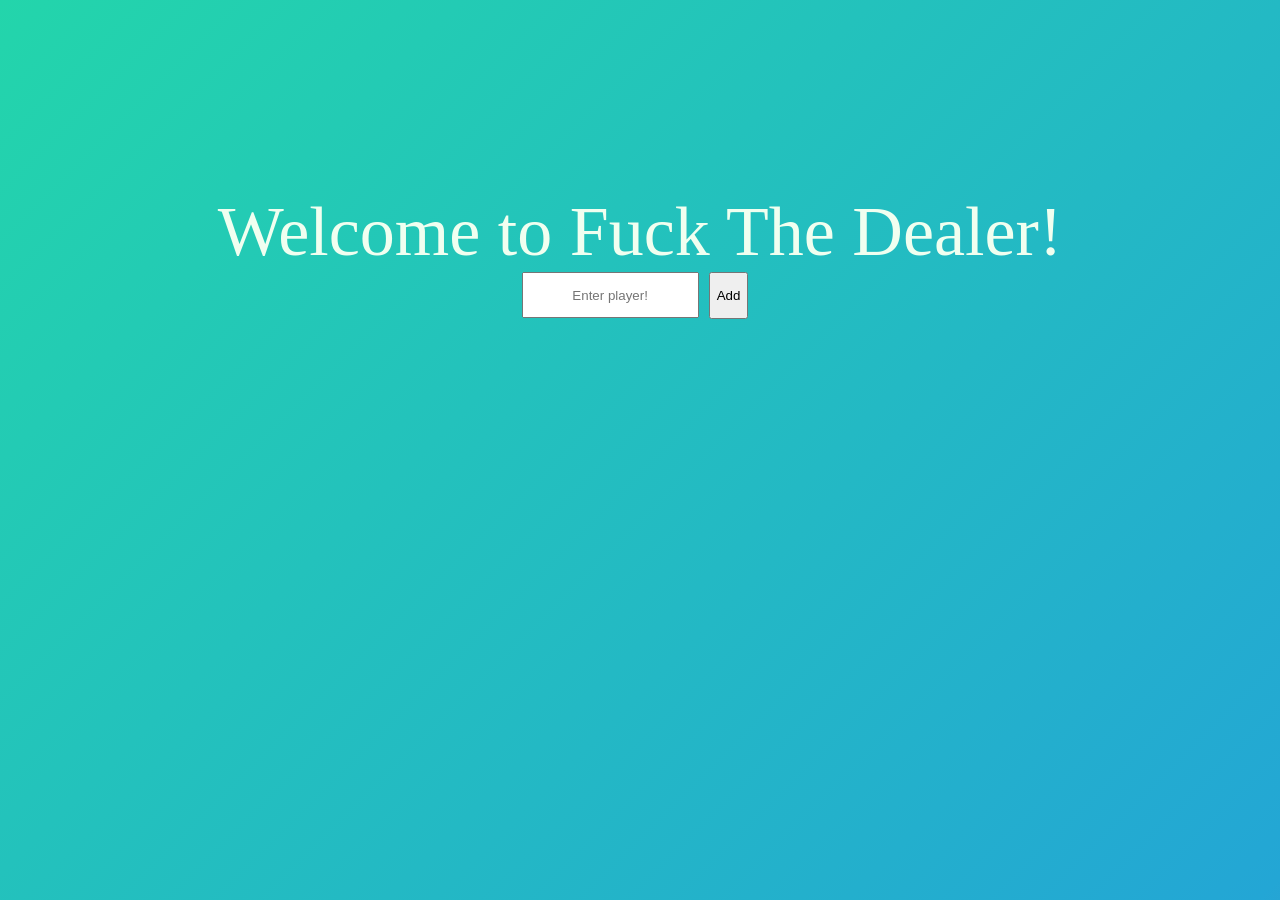
==== index.html @ bd97487f "initial" ====
<!DOCTYPE html>
<html lang="en">
<head>
    <meta charset="UTF-8">
    <meta name="viewport" content="width=device-width, initial-scale=1.0">
    <title>FuckTheDealer</title>
    <link href="style-index.css" rel="stylesheet">
    <script src="index.js" defer></script>
</head>
<body>
    <div class="wrapper">
    <div class="text">Welcome to Fuck The Dealer!</div>
    <div class="input" >
        <input type="text" placeholder="Enter player!"  class="input" data-player-input>
        <button  data-add-btn>Add</button>
    </div>
    <div data-player-list class="list"></div>
    <button  class="start-btn" data-start-btn>Start</button>
</div>

</body>
</html>
---- style-index.css ----
.html, body{
    padding: 0;
    margin: 0;
	background: linear-gradient(-45deg, #ee7752, #e73c7e, #23a6d5, #23d5ab);
	background-size: 400% 400%;
	animation: gradient 15s ease infinite;
}

@keyframes gradient {
	0% {
		background-position: 0% 50%;
	}
	50% {
		background-position: 100% 50%;
	}
	100% {
		background-position: 0% 50%;
	}
}
.text{
    text-align: center;
    font-size: 70px;
    color: honeydew;
}

.input{
    display: flex;
    height: 40px;
    justify-content: center;
    text-align: center;   
    margin-right: 10px; 
}

.input > button{
    height: 47px;
}

.start-btn{
    display: none;
    min-height: 40px;
    min-width: 200px;
}

.list{
    margin-top: 1%;
    margin-bottom: 1%;
    font-size: 35px;
    color: honeydew;
}

.list-element:hover{
    color: grey;
    cursor: pointer;
}
.wrapper{
    margin-top: 15%;
    display: flex;
    flex-direction: column;
    align-items: center;
}
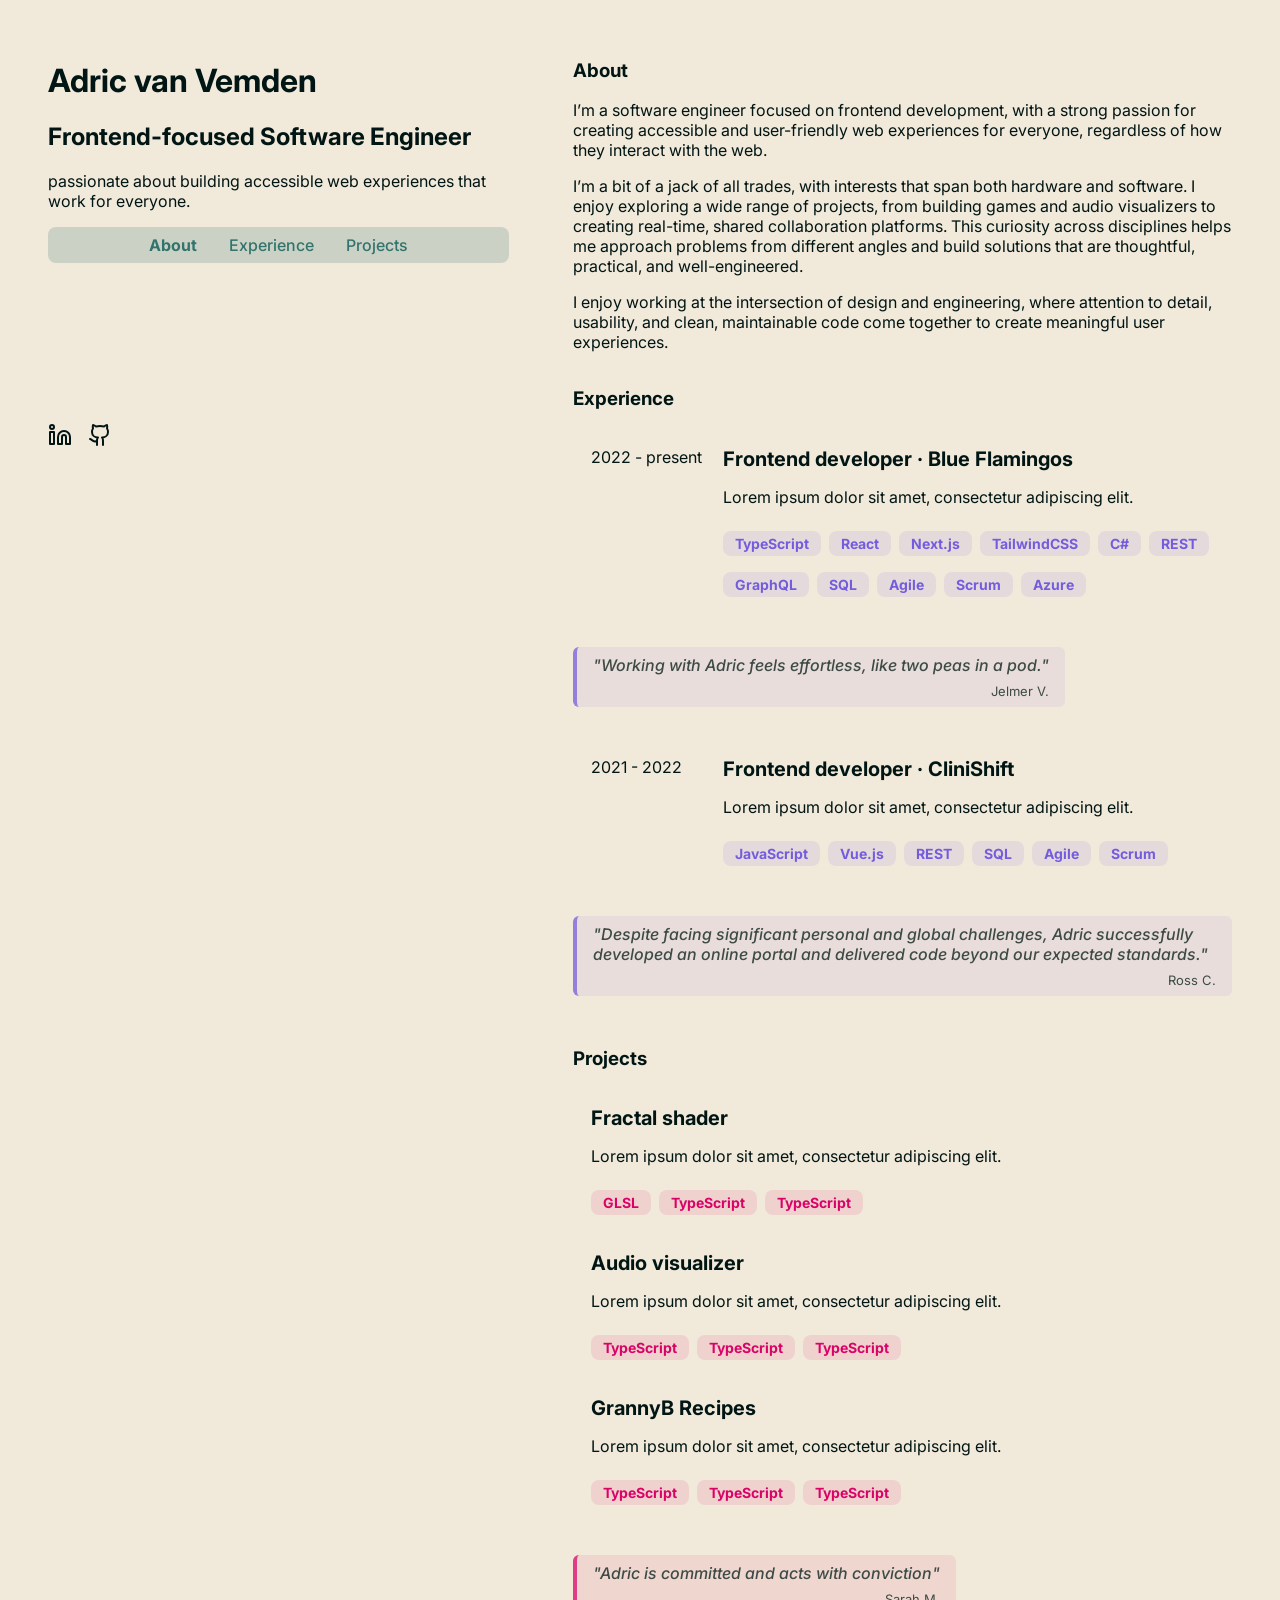
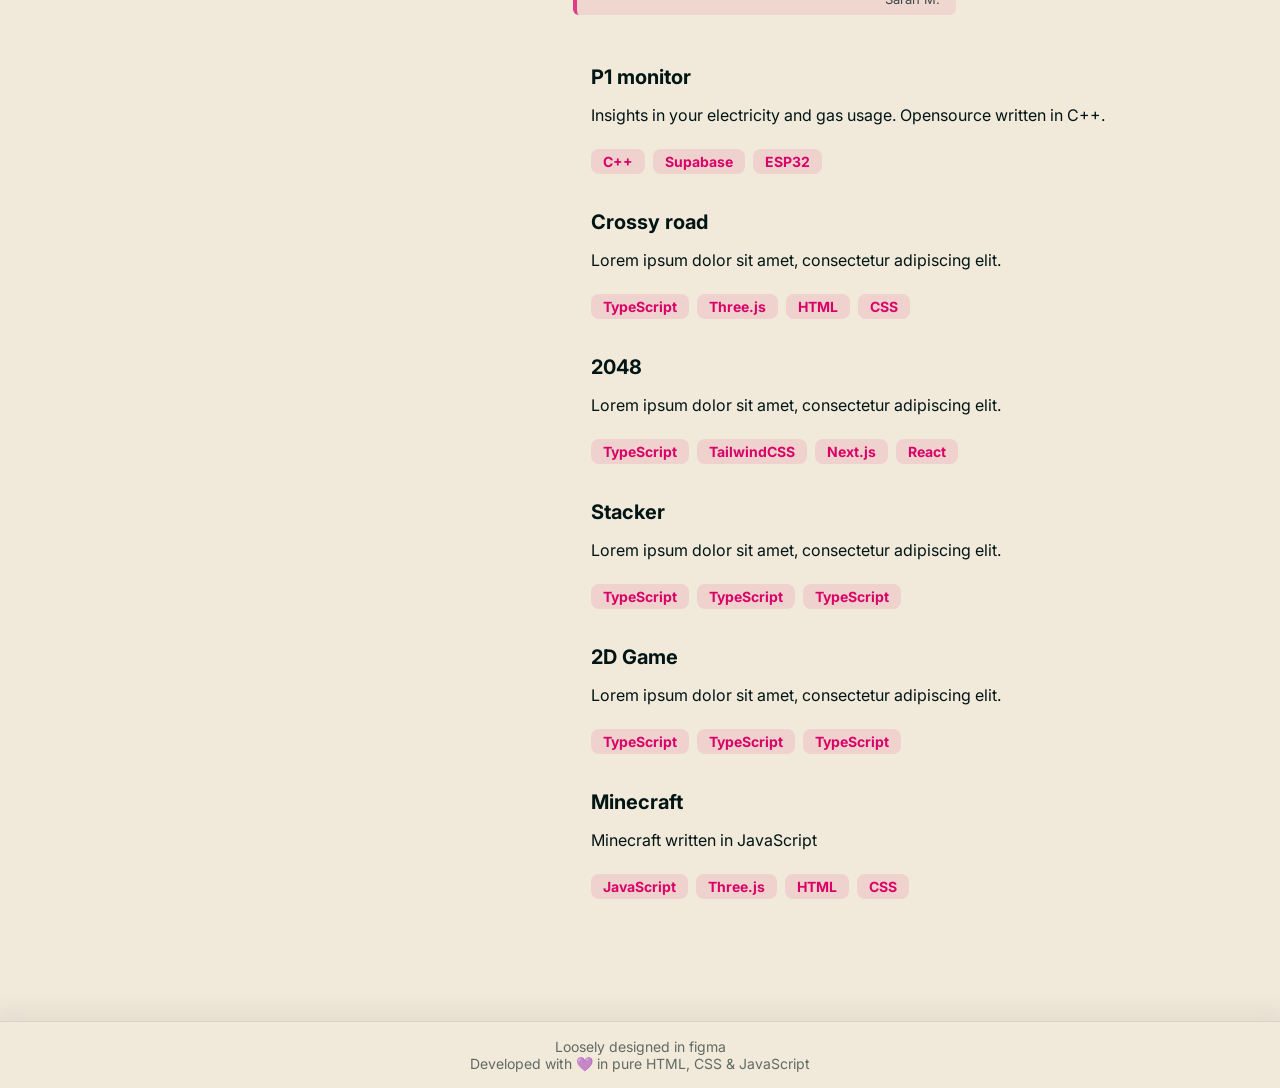
==== commit 536aa65a: "init portfolio" ====
--- a/index.html
+++ b/index.html
@@ -1,22 +1,258 @@
-<!DOCTYPE html>
+<!doctype html>
 <html lang="en">
+
 <head>
-    <meta charset="UTF-8">
-    <meta name="viewport" content="width=device-width, initial-scale=1.0">
-    <title>FuckTheDealer</title>
-    <link href="style-index.css" rel="stylesheet">
-    <script src="index.js" defer></script>
+  <meta charset="UTF-8" />
+  <link rel="stylesheet" href="styles.css">
+  <meta name="viewport" content="width=device-width, initial-scale=1.0" />
+  <title>Adric van Vemden | Software Engineer</title>
+  <meta name="description" content="Adric van Vemden - Frontend-focused Software Engineer passionate about building accessible web
+    experiences that work for everyone.">
+  <link rel="icon" type="image/x-icon" href="/public/images/favicon.ico">
 </head>
+
 <body>
-    <div class="wrapper">
-    <div class="text">Welcome to Fuck The Dealer!</div>
-    <div class="input" >
-        <input type="text" placeholder="Enter player!"  class="input" data-player-input>
-        <button  data-add-btn>Add</button>
+  <main>
+    <header>
+      <div>
+        <h1>Adric van Vemden</h1>
+        <h2>Frontend-focused Software Engineer</h2>
+        <p> passionate about building accessible web experiences
+          that work for everyone.</p>
+
+        <div class="main-navigation navigation-desktop">
+          <nav>
+            <a href="#about"> About </a>
+            <a href="#experience"> Experience </a>
+            <a href="#projects"> Projects </a>
+          </nav>
+        </div>
+
+      </div>
+
+      <div class="socials">
+        <a href="https://www.linkedin.com/in/adricvanvemden/" target="_blank" aria-label="linkedin">
+          <svg xmlns="http://www.w3.org/2000/svg" width="24" height="24" viewBox="0 0 24 24" fill="none"
+            stroke="currentColor" stroke-width="2" stroke-linecap="round" stroke-linejoin="round"
+            class="lucide lucide-linkedin-icon lucide-linkedin">
+            <path d="M16 8a6 6 0 0 1 6 6v7h-4v-7a2 2 0 0 0-2-2 2 2 0 0 0-2 2v7h-4v-7a6 6 0 0 1 6-6z" />
+            <rect width="4" height="12" x="2" y="9" />
+            <circle cx="4" cy="4" r="2" />
+          </svg>
+        </a>
+
+        <a href="https://github.com/adricvanvemden" target="_blank" aria-label="github">
+          <svg xmlns="http://www.w3.org/2000/svg" width="24" height="24" viewBox="0 0 24 24" fill="none"
+            stroke="currentColor" stroke-width="2" stroke-linecap="round" stroke-linejoin="round"
+            class="lucide lucide-github-icon lucide-github">
+            <path
+              d="M15 22v-4a4.8 4.8 0 0 0-1-3.5c3 0 6-2 6-5.5.08-1.25-.27-2.48-1-3.5.28-1.15.28-2.35 0-3.5 0 0-1 0-3 1.5-2.64-.5-5.36-.5-8 0C6 2 5 2 5 2c-.3 1.15-.3 2.35 0 3.5A5.403 5.403 0 0 0 4 9c0 3.5 3 5.5 6 5.5-.39.49-.68 1.05-.85 1.65-.17.6-.22 1.23-.15 1.85v4" />
+            <path d="M9 18c-4.51 2-5-2-7-2" />
+          </svg>
+        </a>
+      </div>
+
+
+    </header>
+    <div class="main-navigation navigation-mobile">
+      <nav>
+        <a href="#about"> About </a>
+        <a href="#experience"> Experience </a>
+        <a href="#projects"> Projects </a>
+      </nav>
     </div>
-    <div data-player-list class="list"></div>
-    <button  class="start-btn" data-start-btn>Start</button>
-</div>
-
+
+    <div class="right-section">
+      <section id="about" class="about">
+        <h3>About</h3>
+        <p>I’m a software engineer focused on frontend development, with a strong passion for creating accessible and
+          user-friendly web experiences for everyone, regardless of how they interact with the web.</p>
+
+        <p> I’m a bit of a jack of all trades, with interests that span both hardware and software. I enjoy exploring a
+          wide
+          range of projects, from building games and audio visualizers to creating real-time, shared collaboration
+          platforms. This curiosity across disciplines helps me approach problems from different angles and build
+          solutions
+          that are thoughtful, practical, and well-engineered.</p>
+
+        <p> I enjoy working at the intersection of design and engineering, where attention to detail, usability, and
+          clean,
+          maintainable code come together to create meaningful user experiences.</p>
+      </section>
+
+      <section id="experience">
+        <h3>Experience</h3>
+        <div class="card">
+          <div>2022 - present</div>
+          <div>
+            <a href="https://blueflamingos.nl" target="_blank"> Frontend developer · Blue Flamingos </a>
+            <p> Lorem ipsum dolor sit amet, consectetur adipiscing elit. </p>
+            <div class="tags">
+              <div class="tag">TypeScript</div>
+              <div class="tag">React</div>
+              <div class="tag">Next.js</div>
+              <div class="tag">TailwindCSS</div>
+              <div class="tag">C#</div>
+              <div class="tag">REST</div>
+              <div class="tag">GraphQL</div>
+              <div class="tag">SQL</div>
+              <div class="tag">Agile</div>
+              <div class="tag">Scrum</div>
+              <div class="tag">Azure</div>
+            </div>
+          </div>
+        </div>
+
+        <div class="quote">
+          <blockquote>"Working with Adric feels effortless, like two peas in a pod."</blockquote>
+          <p>Jelmer V.</p>
+        </div>
+
+        <div class="card">
+          <div>2021 - 2022</div>
+          <div>
+            <a href="https://https://clinishift.com/" target="_blank"> Frontend developer · CliniShift </a>
+            <p> Lorem ipsum dolor sit amet, consectetur adipiscing elit. </p>
+            <div class="tags">
+              <div class="tag">JavaScript</div>
+              <div class="tag">Vue.js</div>
+              <div class="tag">REST</div>
+              <div class="tag">SQL</div>
+              <div class="tag">Agile</div>
+              <div class="tag">Scrum</div>
+            </div>
+          </div>
+        </div>
+        <div class="quote">
+          <blockquote>"Despite facing significant personal and global challenges, Adric successfully developed an online
+            portal and delivered code beyond our expected standards."</blockquote>
+          <p>Ross C.</p>
+        </div>
+
+      </section>
+
+
+      <section id="projects" class="about">
+        <h3>Projects</h3>
+        <div class="card">
+          <div>
+            <a href="" target="_blank"> Fractal shader </a>
+            <p> Lorem ipsum dolor sit amet, consectetur adipiscing elit. </p>
+            <div class="tags">
+              <div class="tag">GLSL</div>
+              <div class="tag">TypeScript</div>
+              <div class="tag">TypeScript</div>
+            </div>
+          </div>
+        </div>
+        <div class="card">
+          <div>
+            <a href="" target="_blank"> Audio visualizer </a>
+            <p> Lorem ipsum dolor sit amet, consectetur adipiscing elit. </p>
+            <div class="tags">
+              <div class="tag">TypeScript</div>
+              <div class="tag">TypeScript</div>
+              <div class="tag">TypeScript</div>
+            </div>
+          </div>
+        </div>
+        <div class="card">
+          <div>
+            <a href="" target="_blank"> GrannyB Recipes </a>
+            <p> Lorem ipsum dolor sit amet, consectetur adipiscing elit. </p>
+            <div class="tags">
+              <div class="tag">TypeScript</div>
+              <div class="tag">TypeScript</div>
+              <div class="tag">TypeScript</div>
+            </div>
+          </div>
+        </div>
+
+
+        <div class="quote">
+          <blockquote>"Adric is committed and acts with conviction"</blockquote>
+          <p>Sarah M.</p>
+        </div>
+
+        <div class="card">
+          <div>
+            <a href="https://github.com/adricvanvemden/p1-monitor-esp32" target="_blank"> P1 monitor </a>
+            <p> Insights in your electricity and gas usage. Opensource written in C++. </p>
+            <div class="tags">
+              <div class="tag">C++</div>
+              <div class="tag">Supabase</div>
+              <div class="tag">ESP32</div>
+            </div>
+          </div>
+        </div>
+        <div class="card">
+          <div>
+            <a href="" target="_blank"> Crossy road </a>
+            <p> Lorem ipsum dolor sit amet, consectetur adipiscing elit. </p>
+            <div class="tags">
+              <div class="tag">TypeScript</div>
+              <div class="tag">Three.js</div>
+              <div class="tag">HTML</div>
+              <div class="tag">CSS</div>
+            </div>
+          </div>
+        </div>
+        <div class="card">
+          <div>
+            <a href="https://github.com/adricvanvemden/2048" target="_blank"> 2048 </a>
+            <p> Lorem ipsum dolor sit amet, consectetur adipiscing elit. </p>
+            <div class="tags">
+              <div class="tag">TypeScript</div>
+              <div class="tag">TailwindCSS</div>
+              <div class="tag">Next.js</div>
+              <div class="tag">React</div>
+            </div>
+          </div>
+        </div>
+        <div class="card">
+          <div>
+            <a href="" target="_blank"> Stacker </a>
+            <p> Lorem ipsum dolor sit amet, consectetur adipiscing elit. </p>
+            <div class="tags">
+              <div class="tag">TypeScript</div>
+              <div class="tag">TypeScript</div>
+              <div class="tag">TypeScript</div>
+            </div>
+          </div>
+        </div>
+        <div class="card">
+          <div>
+            <a href="" target="_blank"> 2D Game </a>
+            <p> Lorem ipsum dolor sit amet, consectetur adipiscing elit. </p>
+            <div class="tags">
+              <div class="tag">TypeScript</div>
+              <div class="tag">TypeScript</div>
+              <div class="tag">TypeScript</div>
+            </div>
+          </div>
+        </div>
+        <div class="card">
+          <div>
+            <a href="https://github.com/adricvanvemden/minecraft-js" target="_blank"> Minecraft</a>
+            <p> Minecraft written in JavaScript </p>
+            <div class="tags">
+              <div class="tag">JavaScript</div>
+              <div class="tag">Three.js</div>
+              <div class="tag">HTML</div>
+              <div class="tag">CSS</div>
+            </div>
+          </div>
+        </div>
+      </section>
+
+
+  </main>
+  <footer>
+    <p>Loosely designed in figma</p>
+    <p>Developed with 💜 in pure HTML, CSS & JavaScript</p>
+  </footer>
 </body>
+
+<script src="./script.js"></script>
+
 </html>
--- a/styles.css
+++ b/styles.css
@@ -0,0 +1,277 @@
+@import url('https://fonts.googleapis.com/css2?family=Inter:wght@400;500;700&display=swap');
+
+:root {
+    /* --color-ink-black: #001514; 
+    --color-berry-lipstick: #d90368;
+    --color-eggshell: #f1e9da;
+    --color-state-blue: #735cdd;
+    --color-pine-blue: #32746d; */
+
+    --color-ink-black: 0, 21, 20;
+    --color-berry-lipstick: 217, 3, 104;
+    --color-eggshell: 241, 233, 218;
+    --color-state-blue: 115, 92, 221;
+    --color-pine-blue: 50, 116, 109;
+
+    --border-radius: 0.5rem;
+
+
+
+}
+
+body,
+html {
+    margin: 0;
+    font-family: 'Inter', sans-serif;
+    background-color: rgba(var(--color-eggshell));
+    color: rgba(var(--color-ink-black));
+    height: 100%;
+    scroll-behavior: smooth;
+}
+
+main {
+    display: flex;
+    flex-direction: column;
+    justify-content: center;
+    gap: 0 2rem;
+
+    @media screen and (min-width: 1024px) {
+        flex-direction: row;
+        padding: 2rem;
+        padding: 2rem;
+    }
+}
+
+p {
+    max-width: 800px;
+}
+
+header {
+    height: 100%;
+    padding: 0.5rem 1rem;
+
+    @media screen and (min-width: 1024px) {
+        position: sticky;
+        top: 0;
+    }
+}
+
+.main-navigation {
+    background-color: rgba(var(--color-eggshell));
+    top: 0;
+    position: -webkit-sticky;
+    position: sticky;
+
+
+    nav {
+        display: flex;
+        justify-content: center;
+        gap: 2rem;
+
+        padding: 0.5rem;
+        background-color: rgba(var(--color-pine-blue), 0.2);
+        border-radius: var(--border-radius);
+
+
+        a {
+            font-size: 1rem;
+            font-weight: 500;
+            color: rgba(var(--color-pine-blue));
+            text-decoration: none;
+            transition: all 0.2s ease-in-out;
+        }
+
+        a.active {
+            font-weight: bold;
+        }
+
+        a:hover {
+            transform: translateY(2px);
+        }
+    }
+
+}
+
+
+.navigation-mobile {
+    padding: 0.5rem 1rem;
+
+    @media screen and (min-width: 1024px) {
+        display: none;
+    }
+}
+
+
+.navigation-desktop {
+    display: none;
+
+    @media screen and (min-width: 1024px) {
+        display: block;
+    }
+}
+
+
+.right-section {
+    display: flex;
+    flex-direction: column;
+    padding: 0.5rem 1rem;
+}
+
+.card {
+    border: 2px solid transparent;
+    border-radius: var(--border-radius);
+
+    display: grid;
+    grid-template-columns: 1fr;
+    gap: 1rem;
+    max-width: 48rem;
+    padding: 1rem;
+
+    @media screen and (min-width: 1024px) {
+        flex-direction: row;
+        gap: 2rem;
+        grid-template-columns: 100px 1fr;
+    }
+
+    a {
+        font-size: 1.125rem;
+        font-weight: 700;
+        color: rgba(var(--color-ink-black));
+        text-decoration: none;
+
+        @media screen and (min-width: 1024px) {
+            font-size: 1.25rem;
+        }
+    }
+}
+
+
+#experience {
+    .card {
+        :nth-child(1) {
+            text-wrap: nowrap;
+        }
+
+        .tag {
+            background-color: rgba(var(--color-state-blue), 0.1);
+            color: rgba(var(--color-state-blue));
+        }
+    }
+
+    .card:hover {
+        background-color: rgba(var(--color-state-blue), 0.1);
+    }
+
+    .quote {
+        border-left: 4px solid rgba(var(--color-state-blue));
+        background-color: rgba(var(--color-state-blue), 0.1);
+    }
+}
+
+#projects {
+    .card {
+        @media screen and (min-width: 1024px) {
+            grid-template-columns: 1fr;
+        }
+
+        .tag {
+            background-color: rgba(var(--color-berry-lipstick), 0.1);
+            color: rgba(var(--color-berry-lipstick));
+        }
+    }
+
+    .card:hover {
+        background-color: rgba(var(--color-berry-lipstick), 0.1);
+    }
+
+    .quote {
+        border-left: 4px solid rgba(var(--color-berry-lipstick));
+        background-color: rgba(var(--color-berry-lipstick), 0.1);
+    }
+}
+
+
+
+.tags {
+    margin-top: 0.5rem;
+    display: flex;
+    flex-wrap: wrap;
+    gap: 0.5rem;
+}
+
+.tag {
+    display: inline-block;
+    padding: 0.25rem 0.75rem;
+    border-radius: var(--border-radius);
+    font-size: 0.875rem;
+    margin-top: 0.5rem;
+    font-weight: 700;
+}
+
+footer {
+    margin-top: 4rem;
+    display: flex;
+    flex-direction: column;
+    width: 100%;
+    align-items: center;
+    bottom: 0;
+    text-align: center;
+    font-size: 0.875rem;
+    color: rgba(var(--color-ink-black), 0.6);
+    background-color: inherit;
+    border-top: 1px solid rgba(var(--color-ink-black), 0.1);
+    box-shadow: 0px -5px 20px 8px rgba(var(--color-ink-black), 0.05);
+    -webkit-box-shadow: 0px -5px 20px 8px rgba(var(--color-ink-black), 0.05);
+    padding: 1rem 0;
+
+    p {
+        margin: 0rem 1rem;
+    }
+
+    a {
+        color: rgba(var(--color-ink-black));
+        text-decoration: none;
+        font-weight: 500;
+    }
+}
+
+.quote {
+    opacity: 0.75;
+    margin: 2rem 0;
+    padding: 0.5rem 1rem;
+    border-radius: calc(var(--border-radius) - 2px);
+    width: fit-content;
+    max-width: 800px;
+
+    blockquote {
+        margin: 0;
+        font-style: italic;
+        font-size: medium;
+        font-weight: 500;
+    }
+
+    p {
+        margin: 0.5rem 0 0 0;
+        text-align: right;
+        font-size: small;
+    }
+}
+
+.quote:hover {
+    opacity: 1;
+}
+
+.socials {
+
+    display: flex;
+    gap: 1rem;
+
+    @media screen and (min-width: 1024px) {
+        margin-top: 10rem;
+    }
+
+    a {
+        color: rgba(var(--color-ink-black));
+        text-decoration: none;
+    }
+}
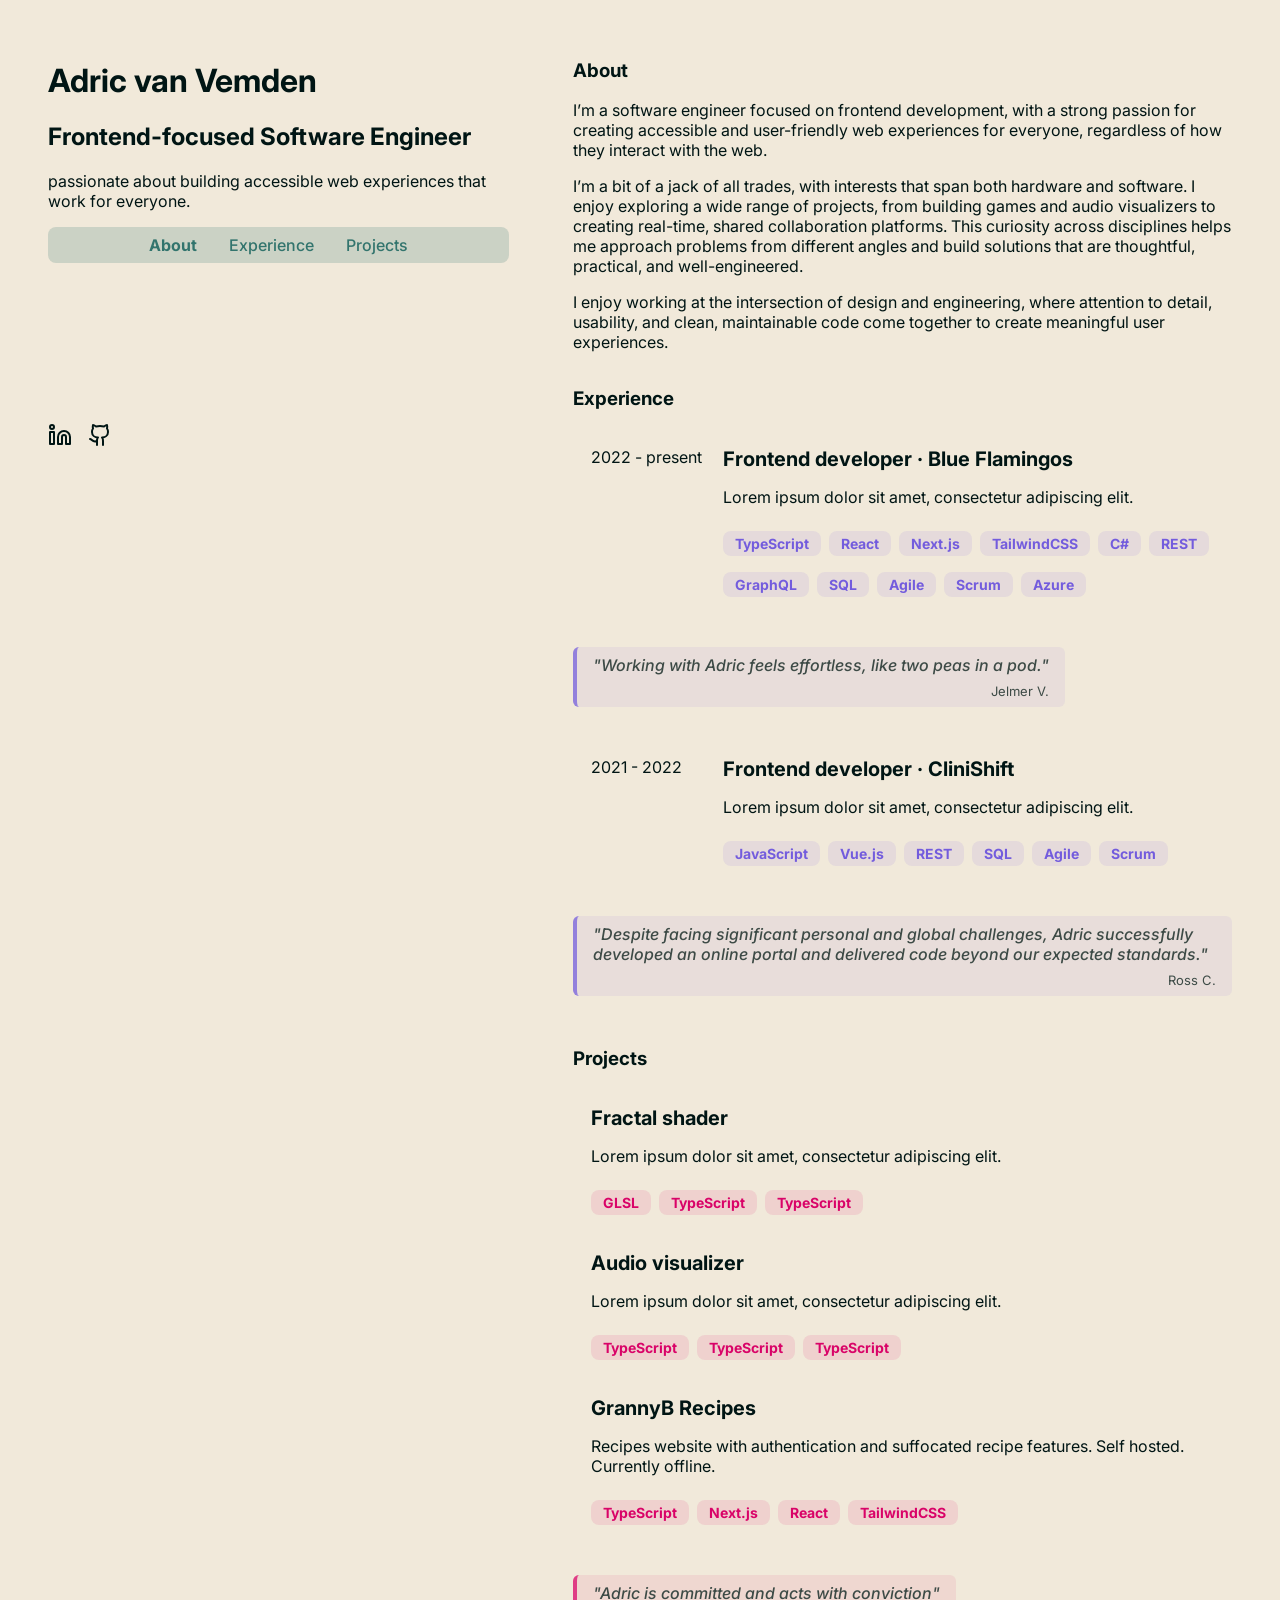
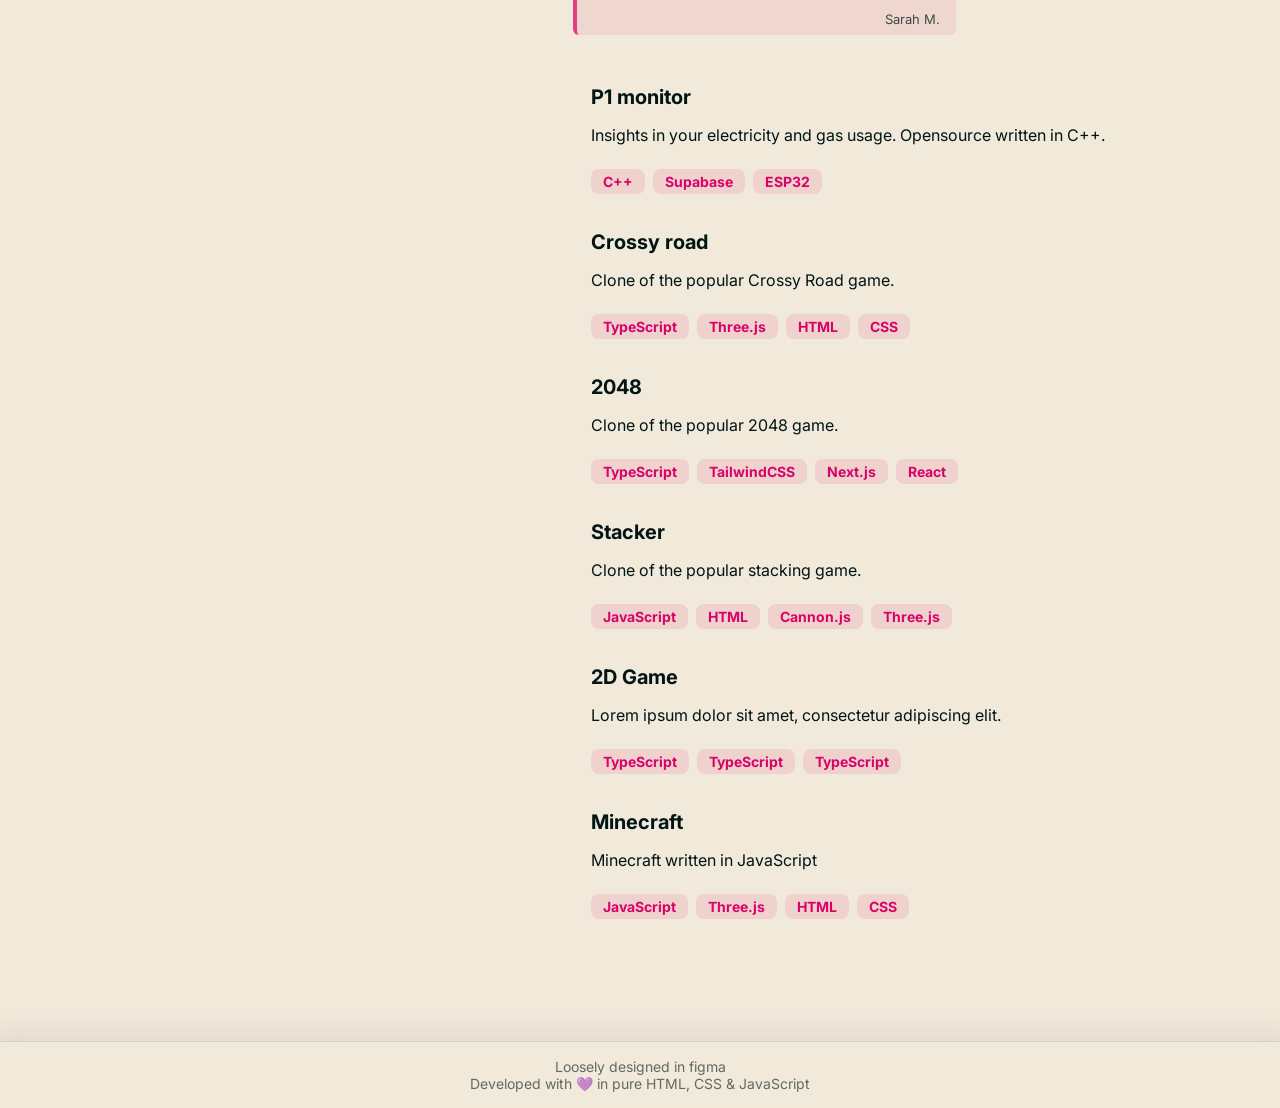
==== commit 6cfb72fc: "update some links" ====
--- a/index.html
+++ b/index.html
@@ -8,7 +8,7 @@
   <title>Adric van Vemden | Software Engineer</title>
   <meta name="description" content="Adric van Vemden - Frontend-focused Software Engineer passionate about building accessible web
     experiences that work for everyone.">
-  <link rel="icon" type="image/x-icon" href="/public/images/favicon.ico">
+  <link rel="icon" type="image/x-icon" href="favicon.ico">
 </head>
 
 <body>
@@ -159,11 +159,12 @@
         <div class="card">
           <div>
             <a href="" target="_blank"> GrannyB Recipes </a>
-            <p> Lorem ipsum dolor sit amet, consectetur adipiscing elit. </p>
-            <div class="tags">
-              <div class="tag">TypeScript</div>
-              <div class="tag">TypeScript</div>
-              <div class="tag">TypeScript</div>
+            <p> Recipes website with authentication and suffocated recipe features. Self hosted. Currently offline. </p>
+            <div class="tags">
+              <div class="tag">TypeScript</div>
+              <div class="tag">Next.js</div>
+              <div class="tag">React</div>
+              <div class="tag">TailwindCSS</div>
             </div>
           </div>
         </div>
@@ -187,8 +188,8 @@
         </div>
         <div class="card">
           <div>
-            <a href="" target="_blank"> Crossy road </a>
-            <p> Lorem ipsum dolor sit amet, consectetur adipiscing elit. </p>
+            <a href="https://adricvanvemden.github.io/crossy-road/" target="_blank"> Crossy road </a>
+            <p> Clone of the popular Crossy Road game. </p>
             <div class="tags">
               <div class="tag">TypeScript</div>
               <div class="tag">Three.js</div>
@@ -199,8 +200,8 @@
         </div>
         <div class="card">
           <div>
-            <a href="https://github.com/adricvanvemden/2048" target="_blank"> 2048 </a>
-            <p> Lorem ipsum dolor sit amet, consectetur adipiscing elit. </p>
+            <a href="https://adricvanvemden.github.io/2048/" target="_blank"> 2048 </a>
+            <p> Clone of the popular 2048 game. </p>
             <div class="tags">
               <div class="tag">TypeScript</div>
               <div class="tag">TailwindCSS</div>
@@ -211,12 +212,13 @@
         </div>
         <div class="card">
           <div>
-            <a href="" target="_blank"> Stacker </a>
-            <p> Lorem ipsum dolor sit amet, consectetur adipiscing elit. </p>
-            <div class="tags">
-              <div class="tag">TypeScript</div>
-              <div class="tag">TypeScript</div>
-              <div class="tag">TypeScript</div>
+            <a href="https://adricvanvemden.github.io/Stacker/" target="_blank"> Stacker </a>
+            <p> Clone of the popular stacking game. </p>
+            <div class="tags">
+              <div class="tag">JavaScript</div>
+              <div class="tag">HTML</div>
+              <div class="tag">Cannon.js</div>
+              <div class="tag">Three.js</div>
             </div>
           </div>
         </div>
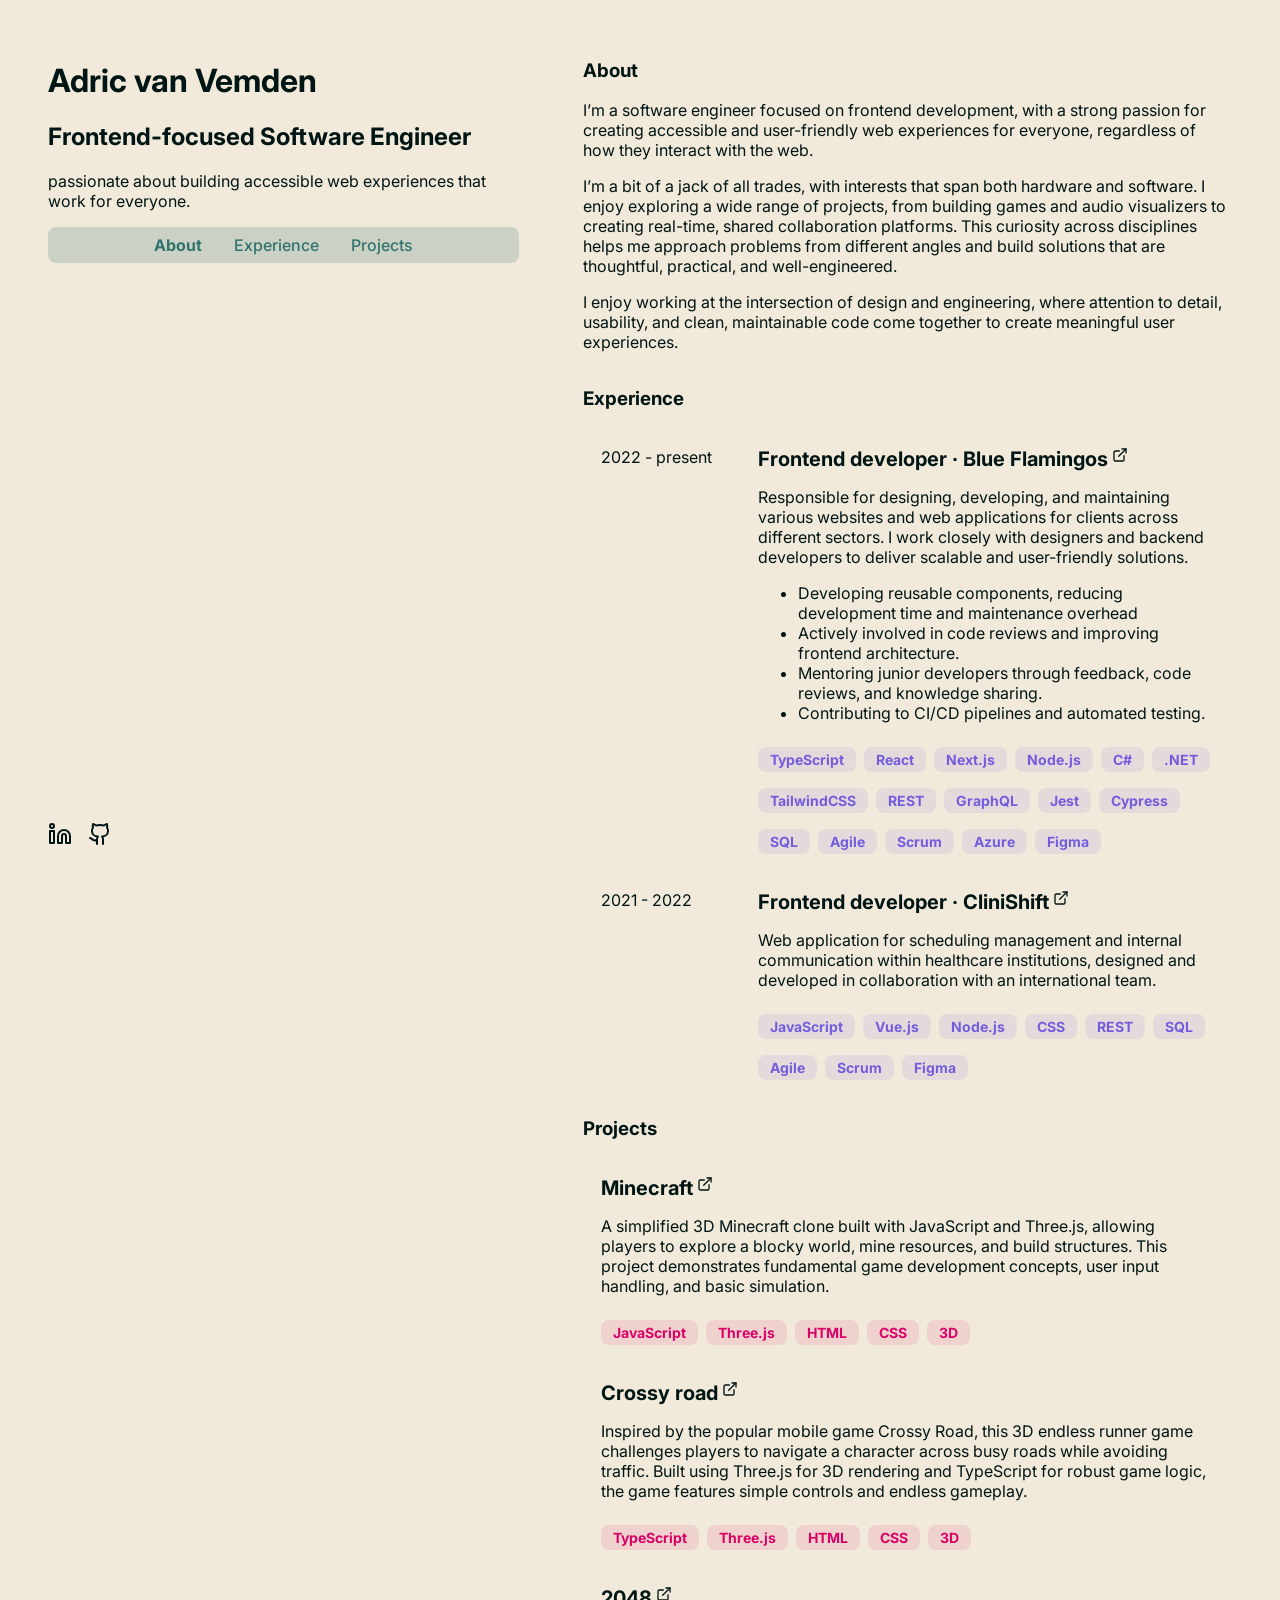
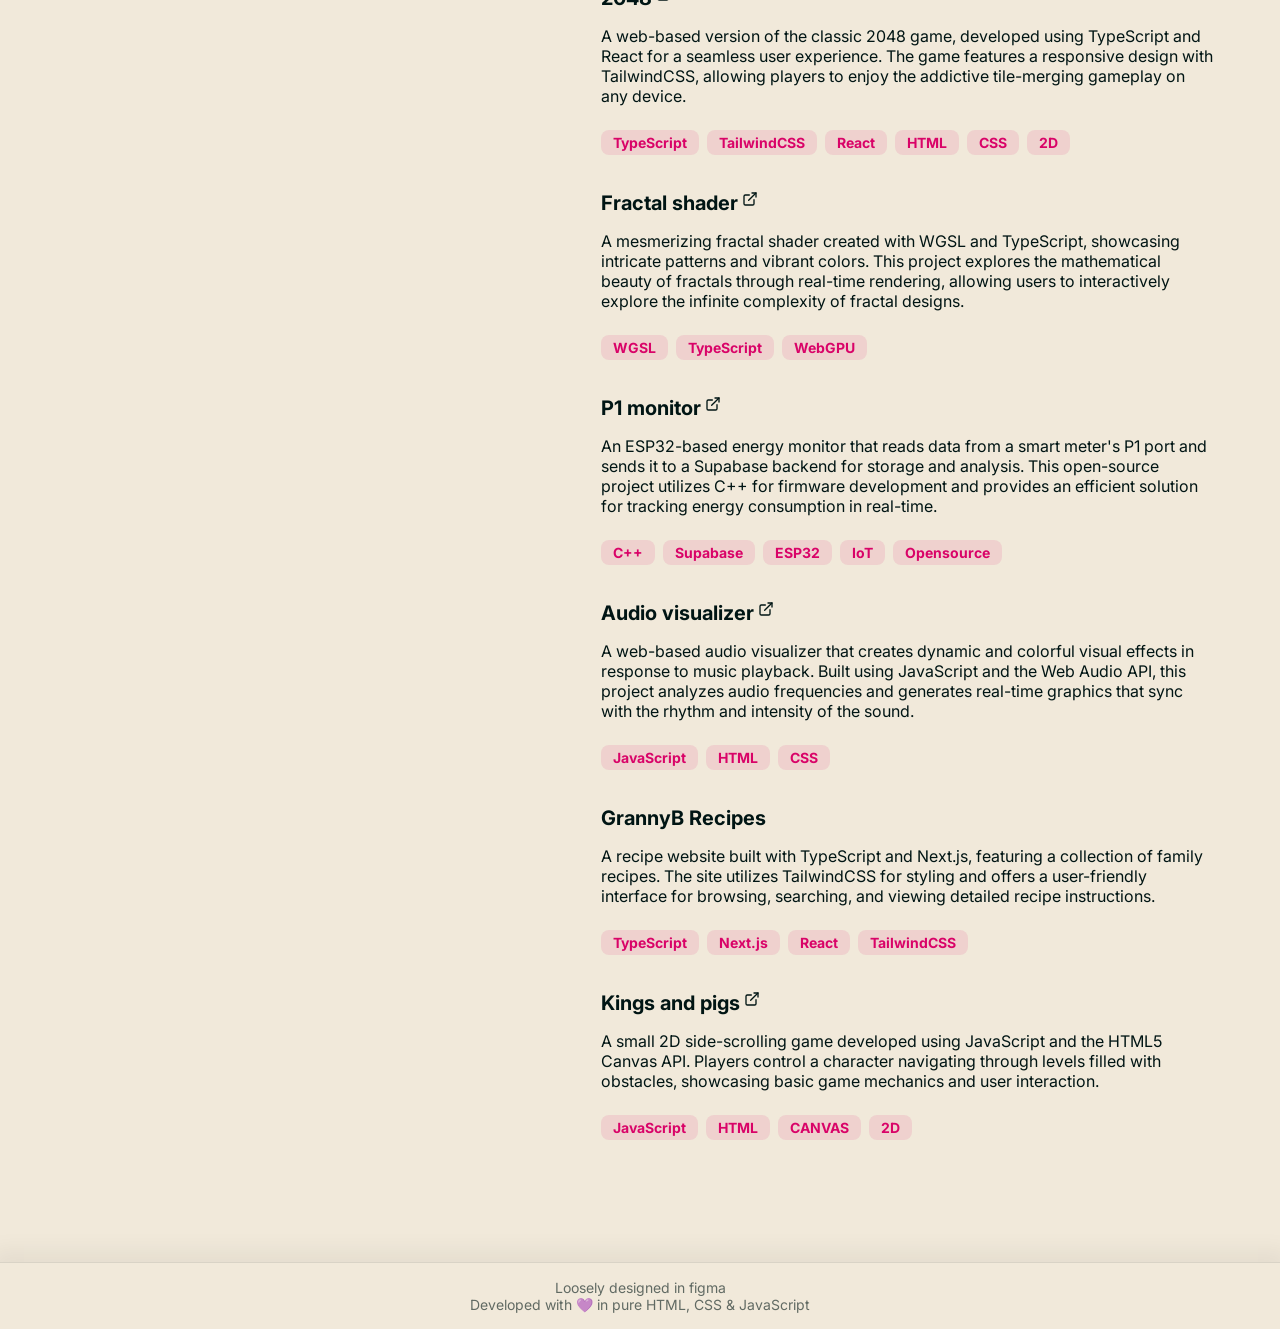
==== commit 11c37cca: "update links and descriptions" ====
--- a/index.html
+++ b/index.html
@@ -82,168 +82,14 @@
 
       <section id="experience">
         <h3>Experience</h3>
-        <div class="card">
-          <div>2022 - present</div>
-          <div>
-            <a href="https://blueflamingos.nl" target="_blank"> Frontend developer · Blue Flamingos </a>
-            <p> Lorem ipsum dolor sit amet, consectetur adipiscing elit. </p>
-            <div class="tags">
-              <div class="tag">TypeScript</div>
-              <div class="tag">React</div>
-              <div class="tag">Next.js</div>
-              <div class="tag">TailwindCSS</div>
-              <div class="tag">C#</div>
-              <div class="tag">REST</div>
-              <div class="tag">GraphQL</div>
-              <div class="tag">SQL</div>
-              <div class="tag">Agile</div>
-              <div class="tag">Scrum</div>
-              <div class="tag">Azure</div>
-            </div>
-          </div>
+        <div id="experience-container">
+          <!-- Experience cards will be dynamically generated here -->
         </div>
-
-        <div class="quote">
-          <blockquote>"Working with Adric feels effortless, like two peas in a pod."</blockquote>
-          <p>Jelmer V.</p>
-        </div>
-
-        <div class="card">
-          <div>2021 - 2022</div>
-          <div>
-            <a href="https://https://clinishift.com/" target="_blank"> Frontend developer · CliniShift </a>
-            <p> Lorem ipsum dolor sit amet, consectetur adipiscing elit. </p>
-            <div class="tags">
-              <div class="tag">JavaScript</div>
-              <div class="tag">Vue.js</div>
-              <div class="tag">REST</div>
-              <div class="tag">SQL</div>
-              <div class="tag">Agile</div>
-              <div class="tag">Scrum</div>
-            </div>
-          </div>
-        </div>
-        <div class="quote">
-          <blockquote>"Despite facing significant personal and global challenges, Adric successfully developed an online
-            portal and delivered code beyond our expected standards."</blockquote>
-          <p>Ross C.</p>
-        </div>
-
       </section>
-
-
       <section id="projects" class="about">
         <h3>Projects</h3>
-        <div class="card">
-          <div>
-            <a href="" target="_blank"> Fractal shader </a>
-            <p> Lorem ipsum dolor sit amet, consectetur adipiscing elit. </p>
-            <div class="tags">
-              <div class="tag">GLSL</div>
-              <div class="tag">TypeScript</div>
-              <div class="tag">TypeScript</div>
-            </div>
-          </div>
-        </div>
-        <div class="card">
-          <div>
-            <a href="" target="_blank"> Audio visualizer </a>
-            <p> Lorem ipsum dolor sit amet, consectetur adipiscing elit. </p>
-            <div class="tags">
-              <div class="tag">TypeScript</div>
-              <div class="tag">TypeScript</div>
-              <div class="tag">TypeScript</div>
-            </div>
-          </div>
-        </div>
-        <div class="card">
-          <div>
-            <a href="" target="_blank"> GrannyB Recipes </a>
-            <p> Recipes website with authentication and suffocated recipe features. Self hosted. Currently offline. </p>
-            <div class="tags">
-              <div class="tag">TypeScript</div>
-              <div class="tag">Next.js</div>
-              <div class="tag">React</div>
-              <div class="tag">TailwindCSS</div>
-            </div>
-          </div>
-        </div>
-
-
-        <div class="quote">
-          <blockquote>"Adric is committed and acts with conviction"</blockquote>
-          <p>Sarah M.</p>
-        </div>
-
-        <div class="card">
-          <div>
-            <a href="https://github.com/adricvanvemden/p1-monitor-esp32" target="_blank"> P1 monitor </a>
-            <p> Insights in your electricity and gas usage. Opensource written in C++. </p>
-            <div class="tags">
-              <div class="tag">C++</div>
-              <div class="tag">Supabase</div>
-              <div class="tag">ESP32</div>
-            </div>
-          </div>
-        </div>
-        <div class="card">
-          <div>
-            <a href="https://adricvanvemden.github.io/crossy-road/" target="_blank"> Crossy road </a>
-            <p> Clone of the popular Crossy Road game. </p>
-            <div class="tags">
-              <div class="tag">TypeScript</div>
-              <div class="tag">Three.js</div>
-              <div class="tag">HTML</div>
-              <div class="tag">CSS</div>
-            </div>
-          </div>
-        </div>
-        <div class="card">
-          <div>
-            <a href="https://adricvanvemden.github.io/2048/" target="_blank"> 2048 </a>
-            <p> Clone of the popular 2048 game. </p>
-            <div class="tags">
-              <div class="tag">TypeScript</div>
-              <div class="tag">TailwindCSS</div>
-              <div class="tag">Next.js</div>
-              <div class="tag">React</div>
-            </div>
-          </div>
-        </div>
-        <div class="card">
-          <div>
-            <a href="https://adricvanvemden.github.io/Stacker/" target="_blank"> Stacker </a>
-            <p> Clone of the popular stacking game. </p>
-            <div class="tags">
-              <div class="tag">JavaScript</div>
-              <div class="tag">HTML</div>
-              <div class="tag">Cannon.js</div>
-              <div class="tag">Three.js</div>
-            </div>
-          </div>
-        </div>
-        <div class="card">
-          <div>
-            <a href="" target="_blank"> 2D Game </a>
-            <p> Lorem ipsum dolor sit amet, consectetur adipiscing elit. </p>
-            <div class="tags">
-              <div class="tag">TypeScript</div>
-              <div class="tag">TypeScript</div>
-              <div class="tag">TypeScript</div>
-            </div>
-          </div>
-        </div>
-        <div class="card">
-          <div>
-            <a href="https://github.com/adricvanvemden/minecraft-js" target="_blank"> Minecraft</a>
-            <p> Minecraft written in JavaScript </p>
-            <div class="tags">
-              <div class="tag">JavaScript</div>
-              <div class="tag">Three.js</div>
-              <div class="tag">HTML</div>
-              <div class="tag">CSS</div>
-            </div>
-          </div>
+        <div id="projects-container">
+          <!-- Cards will be dynamically generated here -->
         </div>
       </section>
 
--- a/styles.css
+++ b/styles.css
@@ -51,6 +51,10 @@
     padding: 0.5rem 1rem;
 
     @media screen and (min-width: 1024px) {
+        height: 90dvh;
+        display: flex;
+        flex-direction: column;
+        justify-content: space-between;
         position: sticky;
         top: 0;
     }
@@ -130,28 +134,33 @@
     @media screen and (min-width: 1024px) {
         flex-direction: row;
         gap: 2rem;
-        grid-template-columns: 100px 1fr;
-    }
-
-    a {
+        grid-template-columns: 125px 1fr;
+    }
+
+    h4, a {
+        margin: 0;
         font-size: 1.125rem;
         font-weight: 700;
         color: rgba(var(--color-ink-black));
         text-decoration: none;
+        display: inline-flex;
+
+        svg {
+            width: 1rem;
+            height: 1rem;
+            vertical-align: middle;
+            margin-left: 0.25rem;
+        }
 
         @media screen and (min-width: 1024px) {
             font-size: 1.25rem;
         }
-    }
+    }    
 }
 
 
 #experience {
     .card {
-        :nth-child(1) {
-            text-wrap: nowrap;
-        }
-
         .tag {
             background-color: rgba(var(--color-state-blue), 0.1);
             color: rgba(var(--color-state-blue));
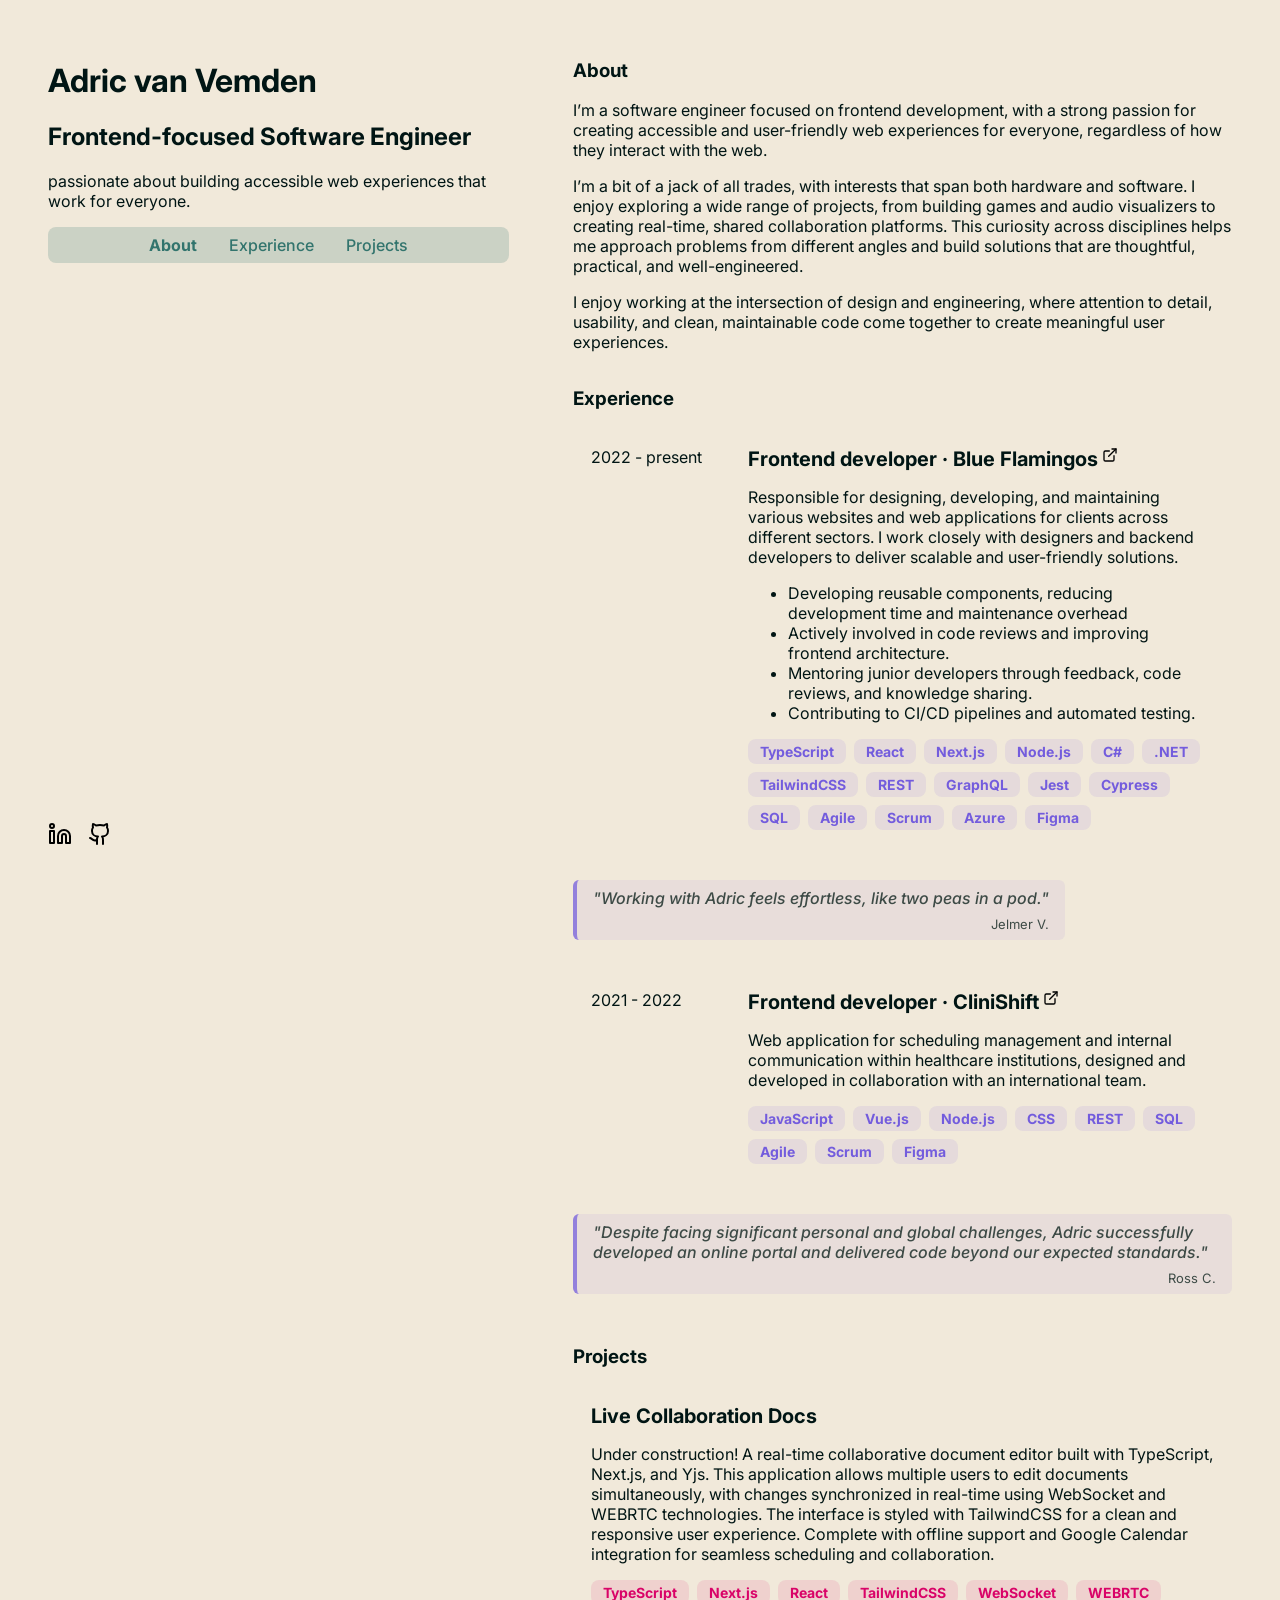
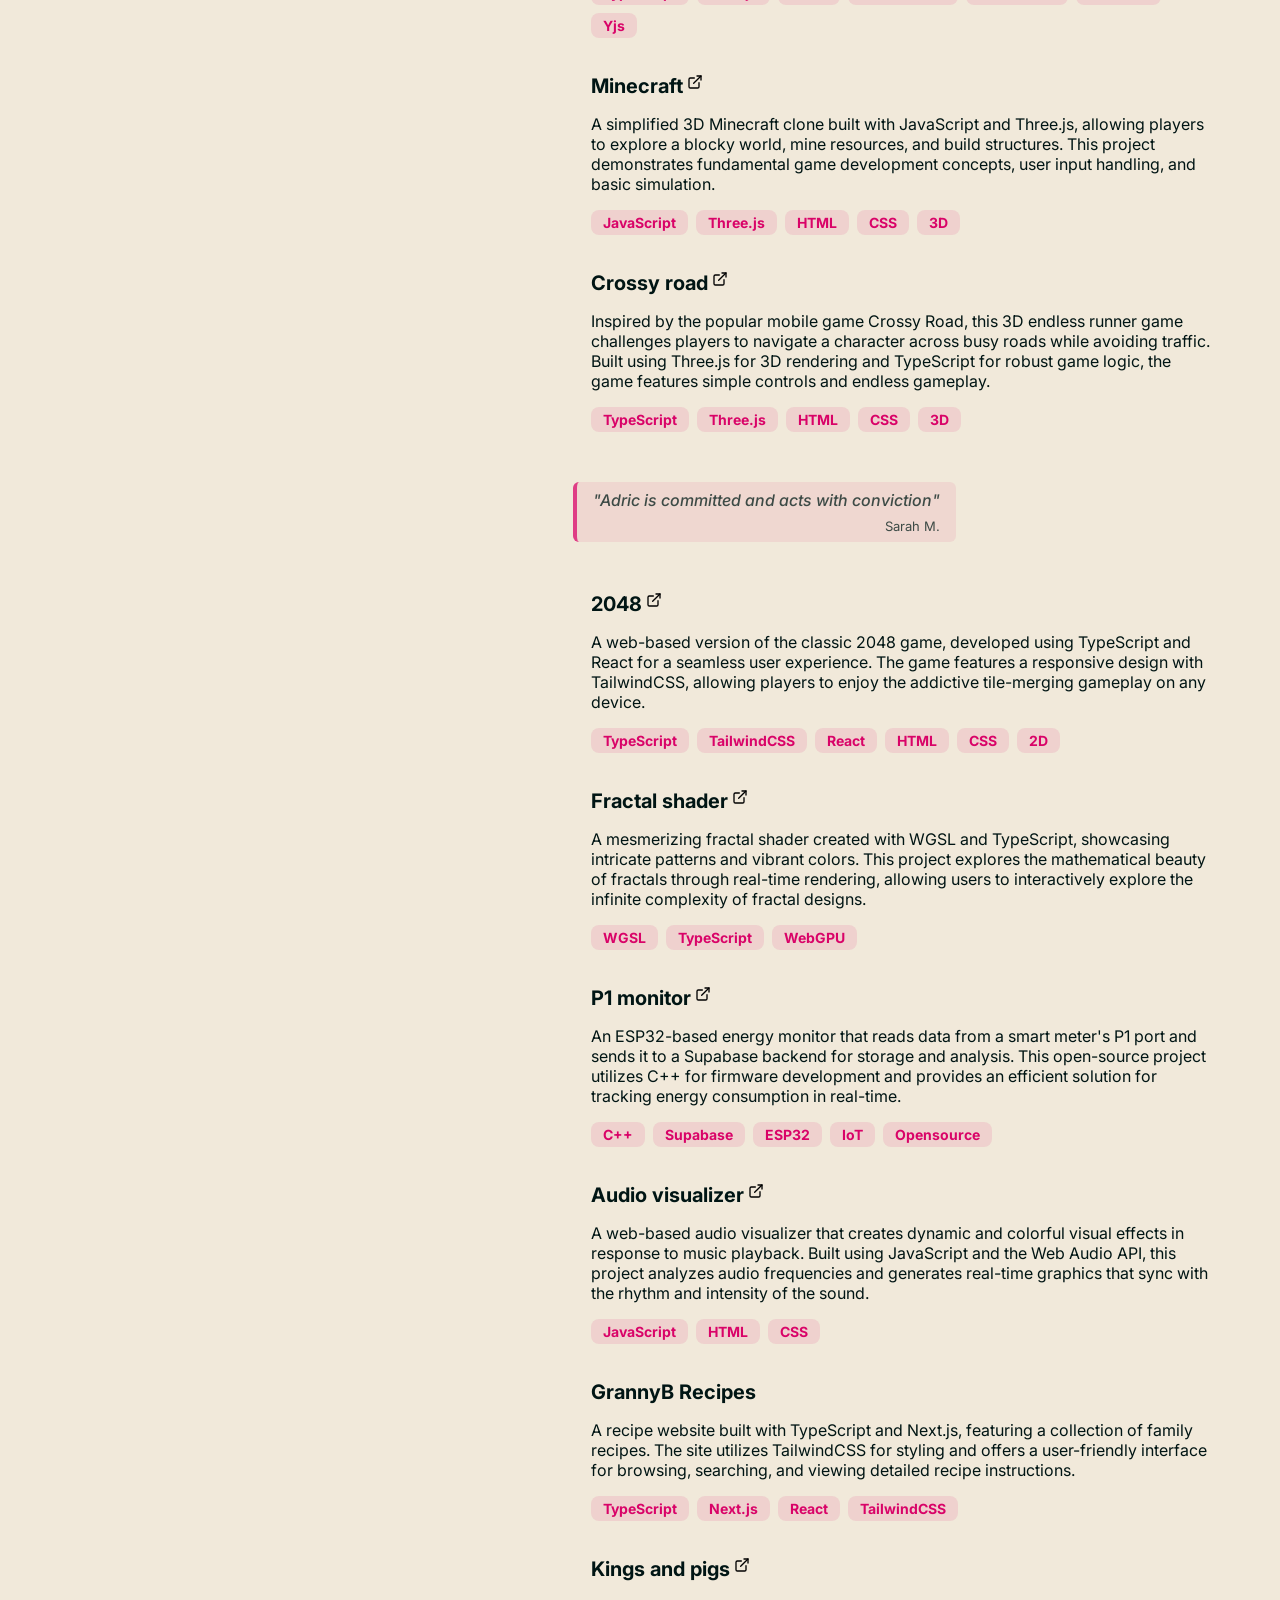
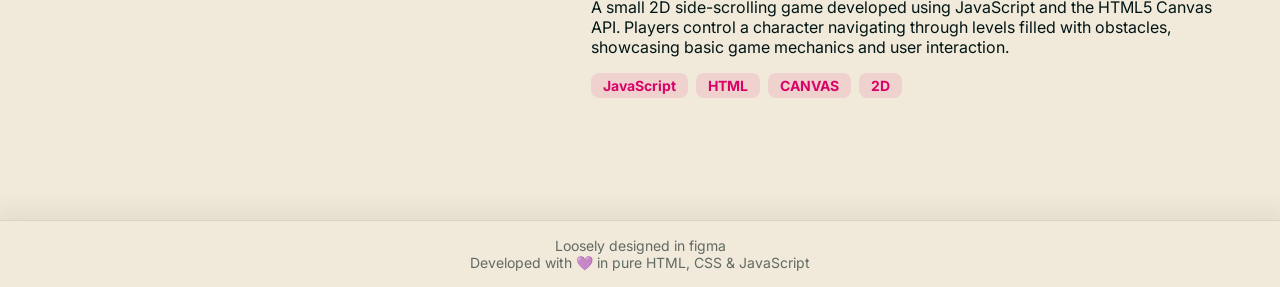
==== commit 8e81f502: "added back quotes and other small improvements" ====
--- a/index.html
+++ b/index.html
@@ -32,23 +32,11 @@
 
       <div class="socials">
         <a href="https://www.linkedin.com/in/adricvanvemden/" target="_blank" aria-label="linkedin">
-          <svg xmlns="http://www.w3.org/2000/svg" width="24" height="24" viewBox="0 0 24 24" fill="none"
-            stroke="currentColor" stroke-width="2" stroke-linecap="round" stroke-linejoin="round"
-            class="lucide lucide-linkedin-icon lucide-linkedin">
-            <path d="M16 8a6 6 0 0 1 6 6v7h-4v-7a2 2 0 0 0-2-2 2 2 0 0 0-2 2v7h-4v-7a6 6 0 0 1 6-6z" />
-            <rect width="4" height="12" x="2" y="9" />
-            <circle cx="4" cy="4" r="2" />
-          </svg>
+          <img src="linkedin.svg" alt="LinkedIn Icon" width="24" height="24">
         </a>
 
         <a href="https://github.com/adricvanvemden" target="_blank" aria-label="github">
-          <svg xmlns="http://www.w3.org/2000/svg" width="24" height="24" viewBox="0 0 24 24" fill="none"
-            stroke="currentColor" stroke-width="2" stroke-linecap="round" stroke-linejoin="round"
-            class="lucide lucide-github-icon lucide-github">
-            <path
-              d="M15 22v-4a4.8 4.8 0 0 0-1-3.5c3 0 6-2 6-5.5.08-1.25-.27-2.48-1-3.5.28-1.15.28-2.35 0-3.5 0 0-1 0-3 1.5-2.64-.5-5.36-.5-8 0C6 2 5 2 5 2c-.3 1.15-.3 2.35 0 3.5A5.403 5.403 0 0 0 4 9c0 3.5 3 5.5 6 5.5-.39.49-.68 1.05-.85 1.65-.17.6-.22 1.23-.15 1.85v4" />
-            <path d="M9 18c-4.51 2-5-2-7-2" />
-          </svg>
+          <img src="github.svg" alt="GitHub Icon" width="24" height="24">
         </a>
       </div>
 
--- a/styles.css
+++ b/styles.css
@@ -145,10 +145,9 @@
         text-decoration: none;
         display: inline-flex;
 
-        svg {
+        img {
             width: 1rem;
             height: 1rem;
-            vertical-align: middle;
             margin-left: 0.25rem;
         }
 
@@ -213,7 +212,6 @@
     padding: 0.25rem 0.75rem;
     border-radius: var(--border-radius);
     font-size: 0.875rem;
-    margin-top: 0.5rem;
     font-weight: 700;
 }
 
